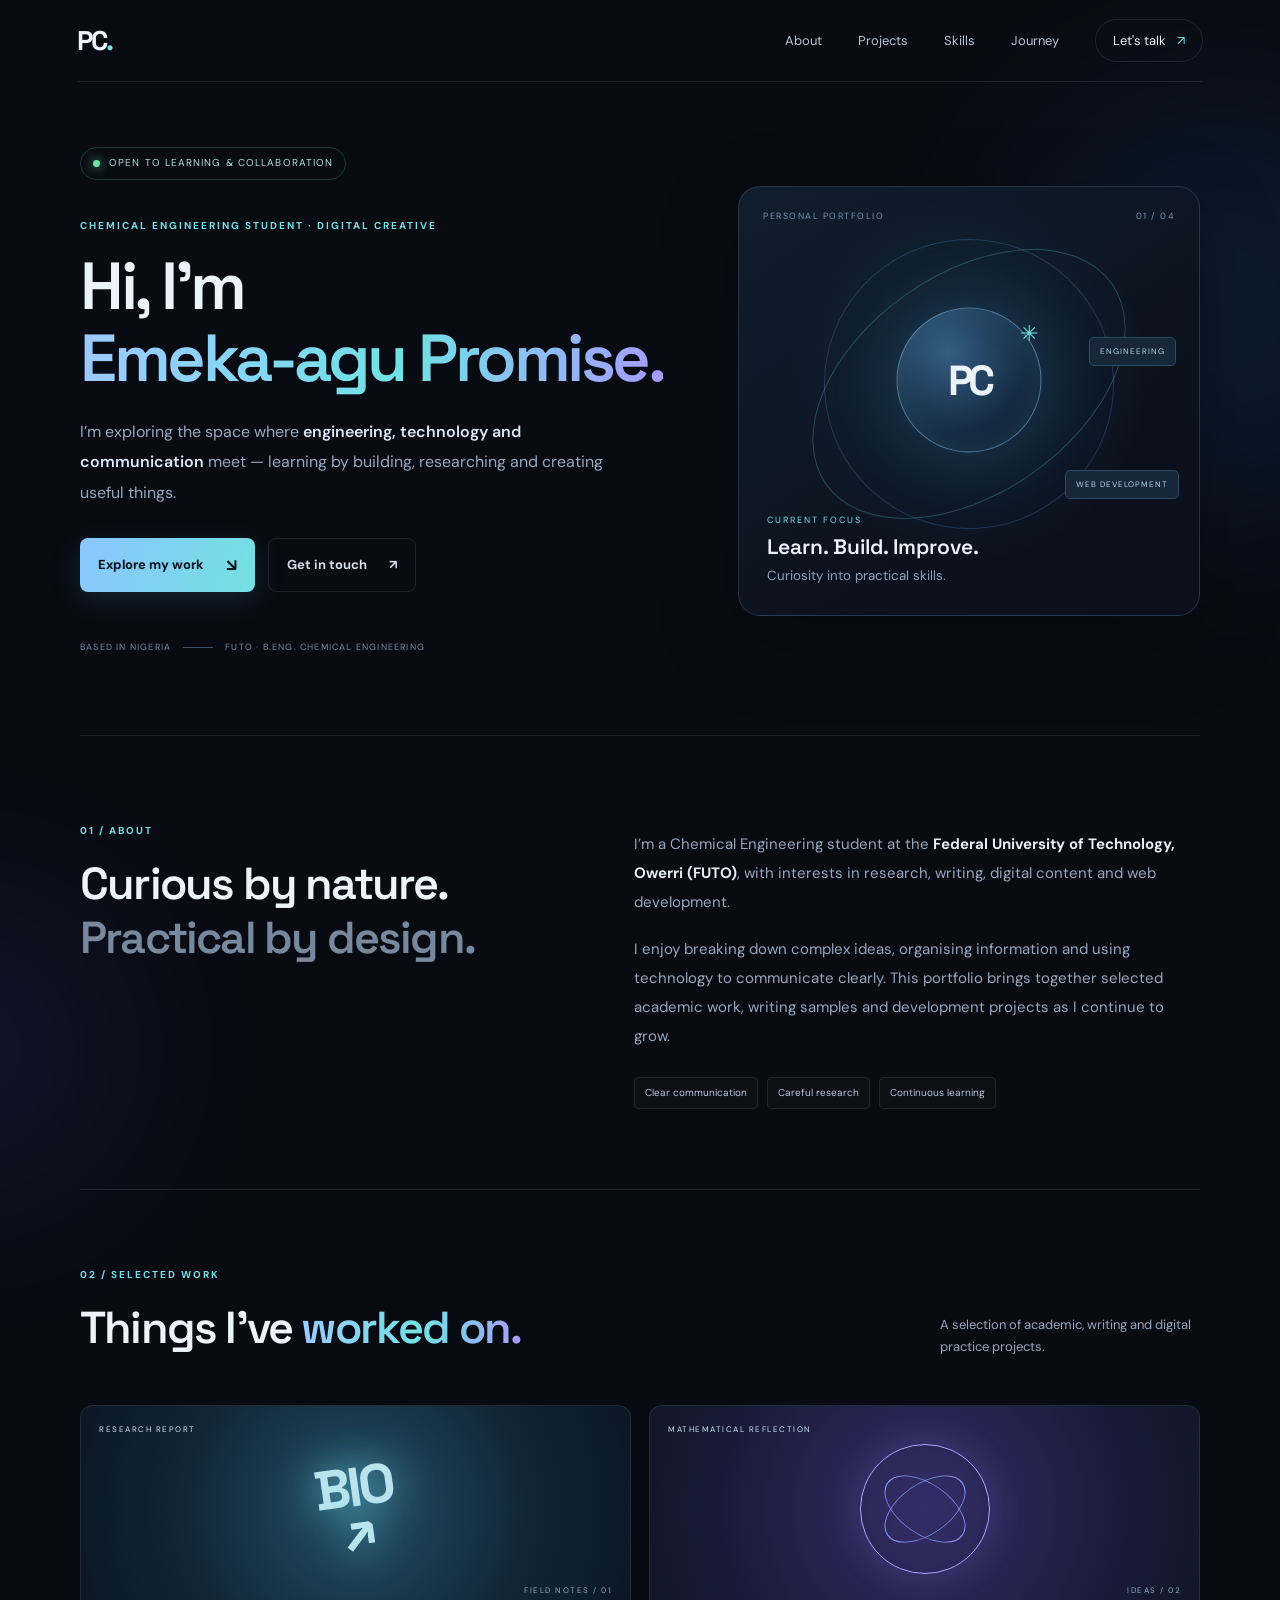
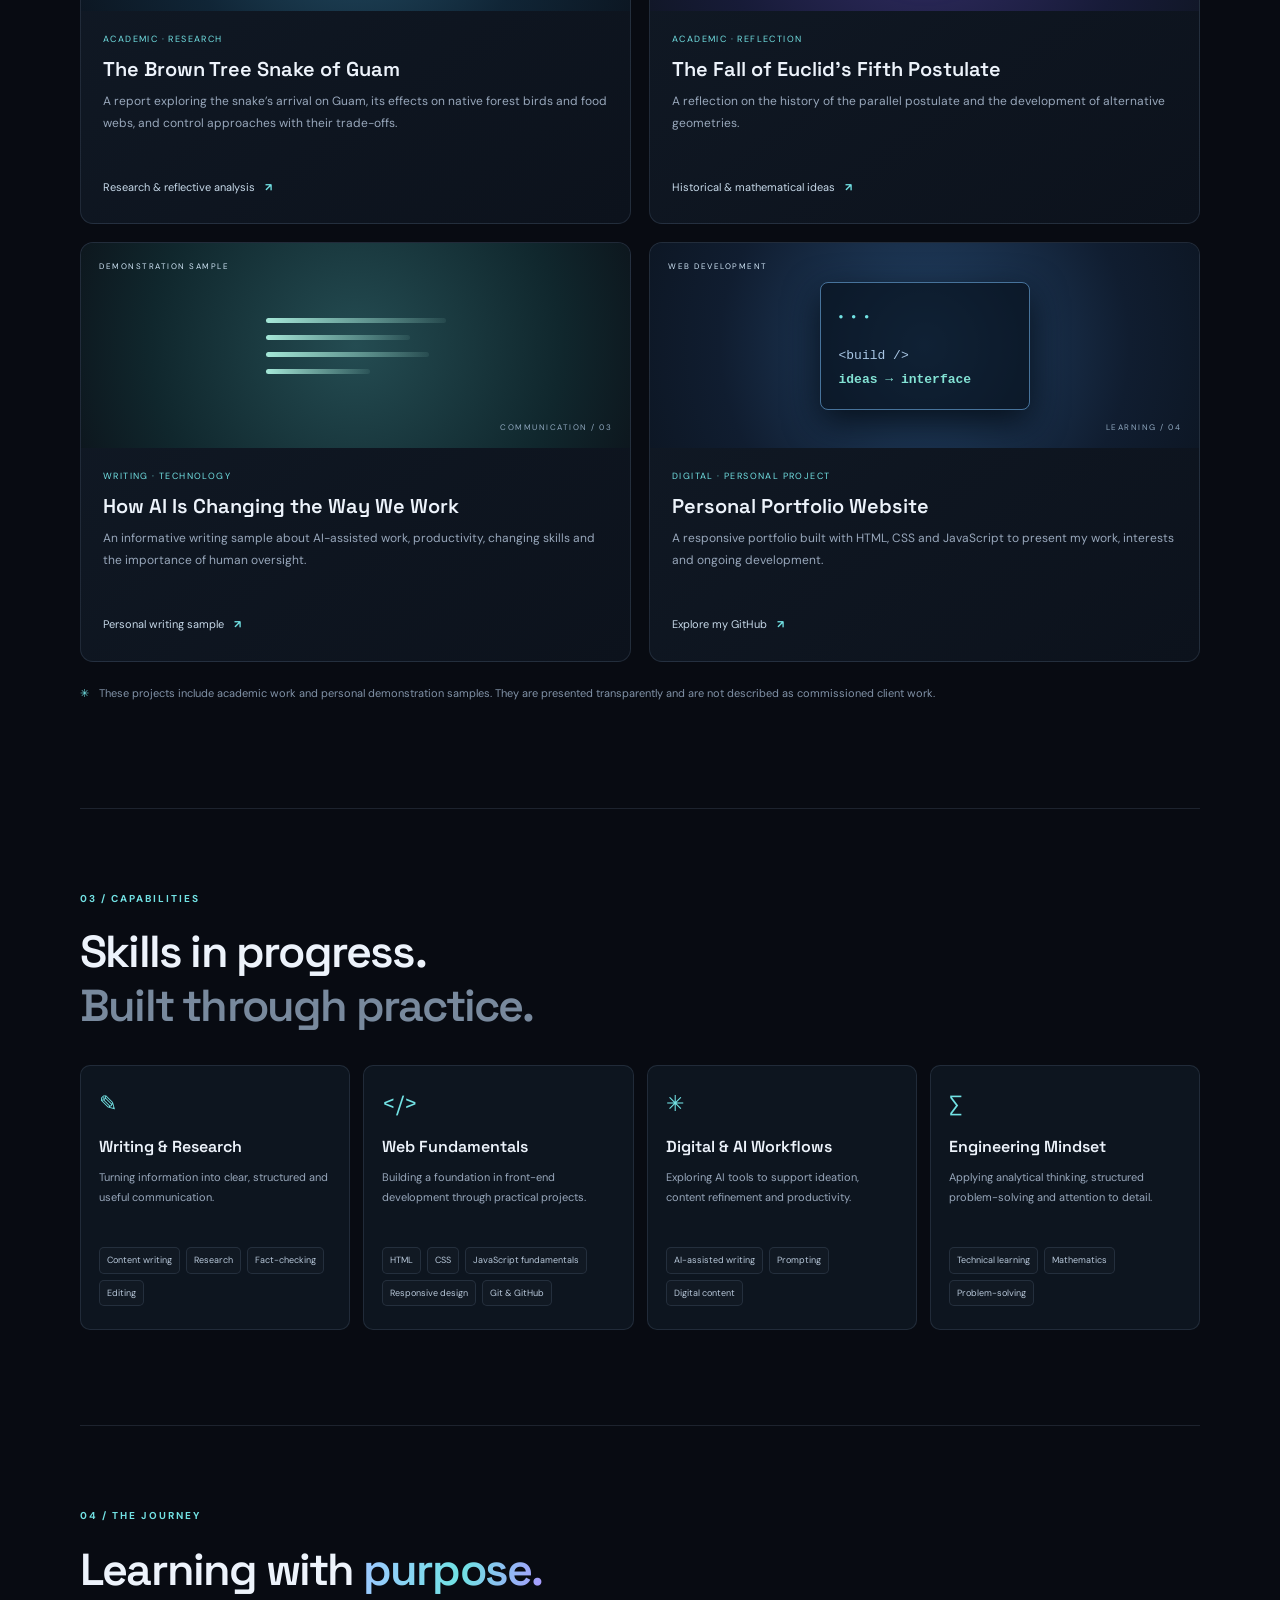
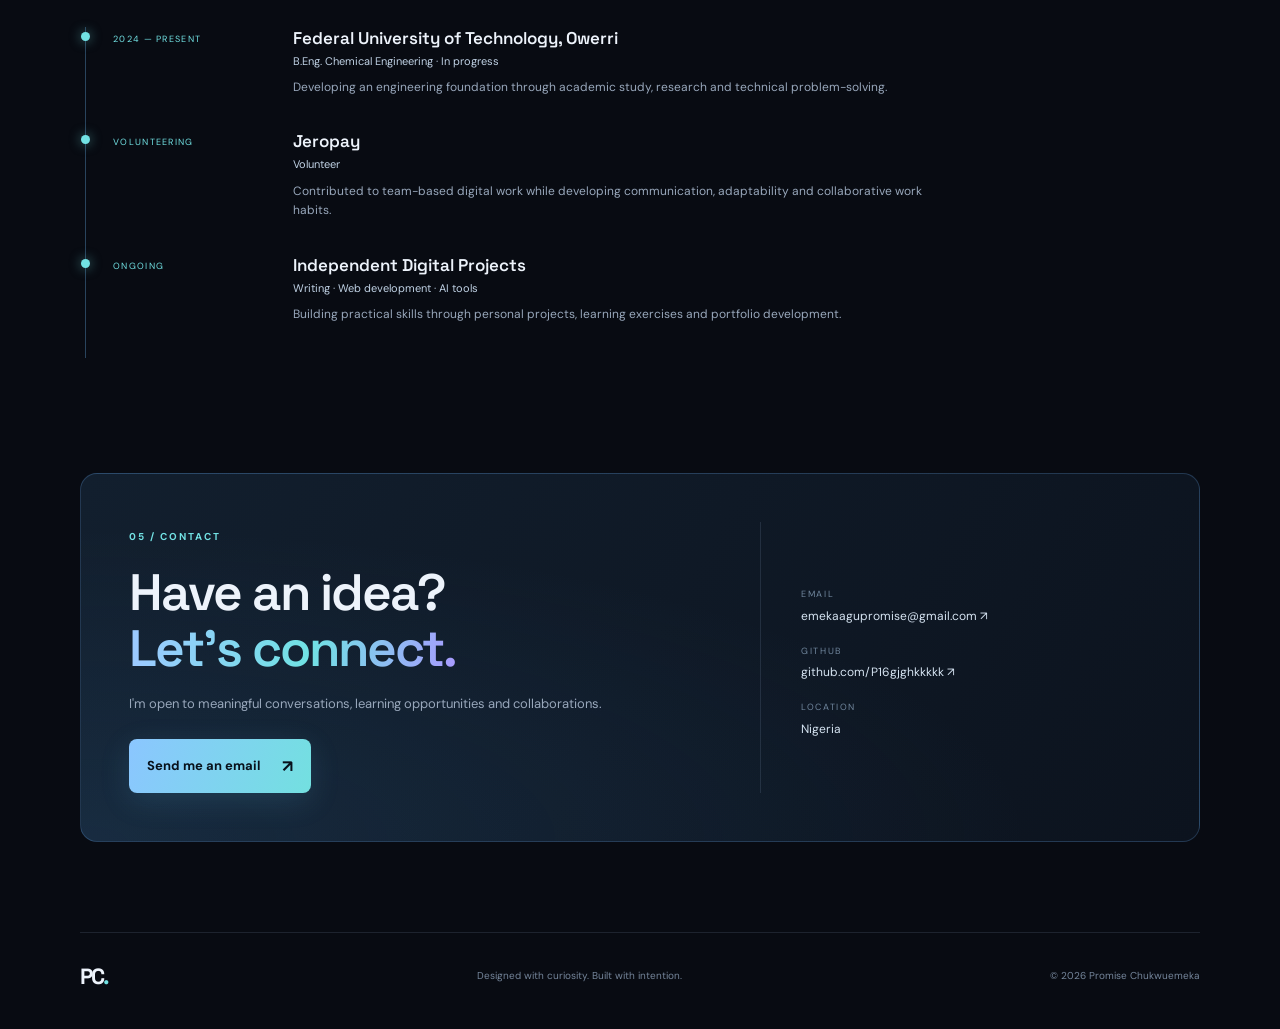
==== index22.html @ 7f12543a "Add files via upload" ====
<!doctype html>
<html lang="en">
  <head>
    <meta charset="UTF-8" />
    <meta name="viewport" content="width=device-width, initial-scale=1" />
    <meta name="theme-color" content="#080b12" />
    <meta
      name="description"
      content="Emeka-agu Promise — Chemical Engineering student, writer and aspiring web developer."
    />
    <title>Emeka-agu Promise | Portfolio</title>
    <link rel="preconnect" href="https://fonts.googleapis.com" />
    <link rel="preconnect" href="https://fonts.gstatic.com" crossorigin />
    <link
      href="https://fonts.googleapis.com/css2?family=DM+Sans:wght@400;500;600;700&family=Space+Grotesk:wght@400;500;600;700&display=swap"
      rel="stylesheet"
    />
    <link rel="stylesheet" href="style22.css" />
  </head>
  <body>
    <div class="ambient ambient-one"></div>
    <div class="ambient ambient-two"></div>
    <header class="site-header">
      <a class="brand" href="#home" aria-label="Promise Chukwuemeka home"
        >PC<span>.</span></a
      >
      <button
        class="menu-toggle"
        aria-label="Toggle navigation"
        aria-expanded="false"
      >
        <span></span><span></span>
      </button>
      <nav class="nav-links" aria-label="Main navigation">
        <a href="#about">About</a><a href="#work">Projects</a
        ><a href="#skills">Skills</a><a href="#experience">Journey</a>
        <a class="nav-contact" href="#contact">Let's talk <span>↗</span></a>
      </nav>
    </header>

    <main>
      <section class="hero section-wrap" id="home">
        <div class="hero-copy">
          <div class="availability">
            <span class="pulse"></span> OPEN TO LEARNING & COLLABORATION
          </div>
          <p class="eyebrow">CHEMICAL ENGINEERING STUDENT · DIGITAL CREATIVE</p>
          <h1>
            Hi, I'm<br /><span class="gradient-text">Emeka-agu Promise.</span>
          </h1>
          <p class="hero-lede">
            I’m exploring the space where
            <strong>engineering, technology and communication</strong> meet —
            learning by building, researching and creating useful things.
          </p>
          <div class="hero-actions">
            <a class="button button-primary" href="#work"
              >Explore my work <span>↘</span></a
            ><a
              class="button button-quiet"
              href="mailto:emekaagupromise@gmail.com"
              >Get in touch <span>↗</span></a
            >
          </div>
          <div class="hero-meta">
            <span>BASED IN NIGERIA</span><span class="meta-line"></span
            ><span>FUTO · B.ENG. CHEMICAL ENGINEERING</span>
          </div>
        </div>
        <aside class="hero-visual" aria-label="Introduction card">
          <div class="visual-top">
            <span>PERSONAL PORTFOLIO</span><span>01 / 04</span>
          </div>
          <div class="orbit orbit-a"></div>
          <div class="orbit orbit-b"></div>
          <div class="visual-core"><span>PC</span><i>✳</i></div>
          <div class="visual-caption">
            <span class="caption-label">CURRENT FOCUS</span
            ><strong>Learn. Build. Improve.</strong
            ><small>Curiosity into practical skills.</small>
          </div>
          <div class="visual-chip chip-one">ENGINEERING</div>
          <div class="visual-chip chip-two">WEB DEVELOPMENT</div>
        </aside>
      </section>

      <section class="section-wrap intro-grid" id="about">
        <div class="section-heading">
          <span class="section-index">01 / ABOUT</span>
          <h2>
            Curious by nature.<br /><span class="muted"
              >Practical by design.</span
            >
          </h2>
        </div>
        <div class="intro-copy">
          <p>
            I’m a Chemical Engineering student at the
            <strong>Federal University of Technology, Owerri (FUTO)</strong>,
            with interests in research, writing, digital content and web
            development.
          </p>
          <p>
            I enjoy breaking down complex ideas, organising information and
            using technology to communicate clearly. This portfolio brings
            together selected academic work, writing samples and development
            projects as I continue to grow.
          </p>
          <div class="principles">
            <span>Clear communication</span><span>Careful research</span
            ><span>Continuous learning</span>
          </div>
        </div>
      </section>

      <section class="section-wrap work-section" id="work">
        <div class="section-heading heading-row">
          <div>
            <span class="section-index">02 / SELECTED WORK</span>
            <h2>Things I've <span class="gradient-text">worked on.</span></h2>
          </div>
          <p>A selection of academic, writing and digital practice projects.</p>
        </div>
        <div class="project-grid">
          <article class="project-card project-featured">
            <div class="project-art art-research">
              <span class="art-tag">RESEARCH REPORT</span>
              <div class="research-mark">BIO<br />↗</div>
              <span class="art-foot">FIELD NOTES / 01</span>
            </div>
            <div class="project-info">
              <div class="project-type">ACADEMIC · RESEARCH</div>
              <h3>The Brown Tree Snake of Guam</h3>
              <p>
                A report exploring the snake’s arrival on Guam, its effects on
                native forest birds and food webs, and control approaches with
                their trade-offs.
              </p>
              <span class="text-link"
                >Research & reflective analysis <b>↗</b></span
              >
            </div>
          </article>
          <article class="project-card">
            <div class="project-art art-geometry">
              <span class="art-tag">MATHEMATICAL REFLECTION</span>
              <div class="geometry-shape"></div>
              <span class="art-foot">IDEAS / 02</span>
            </div>
            <div class="project-info">
              <div class="project-type">ACADEMIC · REFLECTION</div>
              <h3>The Fall of Euclid’s Fifth Postulate</h3>
              <p>
                A reflection on the history of the parallel postulate and the
                development of alternative geometries.
              </p>
              <span class="text-link"
                >Historical & mathematical ideas <b>↗</b></span
              >
            </div>
          </article>
          <article class="project-card">
            <div class="project-art art-writing">
              <span class="art-tag">DEMONSTRATION SAMPLE</span>
              <div class="writing-lines"><i></i><i></i><i></i><i></i></div>
              <span class="art-foot">COMMUNICATION / 03</span>
            </div>
            <div class="project-info">
              <div class="project-type">WRITING · TECHNOLOGY</div>
              <h3>How AI Is Changing the Way We Work</h3>
              <p>
                An informative writing sample about AI-assisted work,
                productivity, changing skills and the importance of human
                oversight.
              </p>
              <span class="text-link">Personal writing sample <b>↗</b></span>
            </div>
          </article>
          <article class="project-card">
            <div class="project-art art-code">
              <span class="art-tag">WEB DEVELOPMENT</span>
              <div class="code-window">
                <span>● ● ●</span
                ><code>&lt;build /&gt;<br /><b>ideas → interface</b></code>
              </div>
              <span class="art-foot">LEARNING / 04</span>
            </div>
            <div class="project-info">
              <div class="project-type">DIGITAL · PERSONAL PROJECT</div>
              <h3>Personal Portfolio Website</h3>
              <p>
                A responsive portfolio built with HTML, CSS and JavaScript to
                present my work, interests and ongoing development.
              </p>
              <a
                class="text-link"
                href="https://github.com/P16gjghkkkkk"
                target="_blank"
                rel="noreferrer"
                >Explore my GitHub <b>↗</b></a
              >
            </div>
          </article>
        </div>
        <p class="honesty-note">
          <span>✳</span> These projects include academic work and personal
          demonstration samples. They are presented transparently and are not
          described as commissioned client work.
        </p>
      </section>

      <section class="section-wrap skills-section" id="skills">
        <div class="section-heading">
          <span class="section-index">03 / CAPABILITIES</span>
          <h2>
            Skills in progress.<br /><span class="muted"
              >Built through practice.</span
            >
          </h2>
        </div>
        <div class="skills-grid">
          <div class="skill-panel">
            <div class="skill-icon">✎</div>
            <h3>Writing & Research</h3>
            <p>
              Turning information into clear, structured and useful
              communication.
            </p>
            <div class="tag-list">
              <span>Content writing</span><span>Research</span
              ><span>Fact-checking</span><span>Editing</span>
            </div>
          </div>
          <div class="skill-panel">
            <div class="skill-icon">&lt;/&gt;</div>
            <h3>Web Fundamentals</h3>
            <p>
              Building a foundation in front-end development through practical
              projects.
            </p>
            <div class="tag-list">
              <span>HTML</span><span>CSS</span
              ><span>JavaScript fundamentals</span><span>Responsive design</span
              ><span>Git & GitHub</span>
            </div>
          </div>
          <div class="skill-panel">
            <div class="skill-icon">✳</div>
            <h3>Digital & AI Workflows</h3>
            <p>
              Exploring AI tools to support ideation, content refinement and
              productivity.
            </p>
            <div class="tag-list">
              <span>AI-assisted writing</span><span>Prompting</span
              ><span>Digital content</span>
            </div>
          </div>
          <div class="skill-panel">
            <div class="skill-icon">∑</div>
            <h3>Engineering Mindset</h3>
            <p>
              Applying analytical thinking, structured problem-solving and
              attention to detail.
            </p>
            <div class="tag-list">
              <span>Technical learning</span><span>Mathematics</span
              ><span>Problem-solving</span>
            </div>
          </div>
        </div>
      </section>

      <section class="section-wrap journey-section" id="experience">
        <div class="section-heading">
          <span class="section-index">04 / THE JOURNEY</span>
          <h2>Learning with <span class="gradient-text">purpose.</span></h2>
        </div>
        <div class="timeline">
          <div class="timeline-item">
            <span class="timeline-date">2024 — PRESENT</span>
            <div>
              <h3>Federal University of Technology, Owerri</h3>
              <p class="timeline-role">
                B.Eng. Chemical Engineering · In progress
              </p>
              <p>
                Developing an engineering foundation through academic study,
                research and technical problem-solving.
              </p>
            </div>
            <span class="timeline-dot"></span>
          </div>
          <div class="timeline-item">
            <span class="timeline-date">VOLUNTEERING</span>
            <div>
              <h3>Jeropay</h3>
              <p class="timeline-role">Volunteer</p>
              <p>
                Contributed to team-based digital work while developing
                communication, adaptability and collaborative work habits.
              </p>
            </div>
            <span class="timeline-dot"></span>
          </div>
          <div class="timeline-item">
            <span class="timeline-date">ONGOING</span>
            <div>
              <h3>Independent Digital Projects</h3>
              <p class="timeline-role">Writing · Web development · AI tools</p>
              <p>
                Building practical skills through personal projects, learning
                exercises and portfolio development.
              </p>
            </div>
            <span class="timeline-dot"></span>
          </div>
        </div>
      </section>

      <section class="section-wrap contact-section" id="contact">
        <div class="contact-card">
          <div>
            <span class="section-index">05 / CONTACT</span>
            <h2>
              Have an idea?<br /><span class="gradient-text"
                >Let's connect.</span
              >
            </h2>
            <p>
              I'm open to meaningful conversations, learning opportunities and
              collaborations.
            </p>
            <a
              class="button button-primary"
              href="mailto:emekaagupromise@gmail.com"
              >Send me an email <span>↗</span></a
            >
          </div>
          <div class="contact-details">
            <span>EMAIL</span
            ><a href="mailto:emekaagupromise@gmail.com"
              >emekaagupromise@gmail.com ↗</a
            ><span>GITHUB</span
            ><a
              href="https://github.com/P16gjghkkkkk"
              target="_blank"
              rel="noreferrer"
              >github.com/P16gjghkkkkk ↗</a
            ><span>LOCATION</span>
            <p>Nigeria</p>
          </div>
        </div>
      </section>
    </main>
    <footer class="site-footer">
      <a class="brand" href="#home">PC<span>.</span></a>
      <p>Designed with curiosity. Built with intention.</p>
      <span>© <span id="year"></span> Promise Chukwuemeka</span>
    </footer>
    <script src="script22.js"></script>
  </body>
</html>
---- style22.css ----
:root{--bg:#080b12;--panel:#101722;--panel2:#0c131e;--line:rgba(159,184,215,.14);--text:#edf3fb;--muted:#98a7bb;--blue:#72b8ff;--cyan:#72e2e4;--purple:#9c8cff;--font:'DM Sans',sans-serif;--display:'Space Grotesk',sans-serif}
*{box-sizing:border-box}html{scroll-behavior:smooth;scroll-padding-top:90px}body{margin:0;background:var(--bg);color:var(--text);font-family:var(--font);line-height:1.65;overflow-x:hidden}a{color:inherit;text-decoration:none}.ambient{position:absolute;z-index:-1;pointer-events:none;filter:blur(90px);opacity:.17;border-radius:50%}.ambient-one{width:420px;height:420px;background:#2364a8;top:100px;right:-150px}.ambient-two{width:300px;height:300px;background:#5643a4;top:900px;left:-180px}.site-header{height:82px;max-width:1240px;width:88%;margin:auto;display:flex;align-items:center;justify-content:space-between;border-bottom:1px solid var(--line)}.brand{font:700 27px var(--display);letter-spacing:-2px}.brand span{color:var(--cyan)}.nav-links{display:flex;align-items:center;gap:36px}.nav-links>a{font-size:13px;color:#b8c4d4;transition:.2s}.nav-links>a:hover{color:white}.nav-links .nav-contact{color:var(--text);border:1px solid var(--line);border-radius:30px;padding:10px 17px}.nav-contact span{color:var(--cyan);margin-left:8px}.menu-toggle{display:none}.section-wrap{width:min(1120px,88%);margin-inline:auto}.hero{min-height:650px;display:grid;grid-template-columns:1.12fr .88fr;align-items:center;gap:70px;padding-top:65px;padding-bottom:80px}.availability{display:inline-flex;align-items:center;gap:9px;padding:7px 12px;border:1px solid rgba(114,226,228,.2);border-radius:30px;color:#b5dfe1;font-size:10px;letter-spacing:1.1px;margin-bottom:28px}.pulse{width:7px;height:7px;border-radius:50%;background:#72e2a5;box-shadow:0 0 12px #72e2a5}.eyebrow,.section-index{font-size:10px;letter-spacing:2px;color:var(--cyan);font-weight:700}.hero h1{font:600 clamp(42px,5.2vw,69px)/1.08 var(--display);letter-spacing:-3.5px;margin:17px 0 22px}.gradient-text{background:linear-gradient(100deg,#9bcaff 5%,#70e2e4 55%,#a99aff 100%);-webkit-background-clip:text;background-clip:text;color:transparent}.hero-lede{max-width:560px;color:var(--muted);font-size:16px;line-height:1.9}.hero-lede strong{color:#dce8f5;font-weight:600}.hero-actions{display:flex;gap:13px;margin-top:30px}.button{display:inline-flex;align-items:center;gap:22px;padding:13px 18px;border-radius:8px;font-size:13px;font-weight:700;transition:transform .2s,box-shadow .2s}.button:hover{transform:translateY(-3px)}.button-primary{background:linear-gradient(110deg,#8bc6ff,#73e0e0);color:#08111b;box-shadow:0 8px 30px rgba(96,190,225,.15)}.button-primary span{font-size:17px}.button-quiet{border:1px solid var(--line);color:#d5dfeb}.hero-meta{display:flex;align-items:center;gap:12px;margin-top:48px;color:#78899f;font-size:9px;letter-spacing:1.2px}.meta-line{height:1px;width:30px;background:#3b526b}.hero-visual{height:430px;position:relative;border:1px solid rgba(133,179,220,.2);border-radius:22px;overflow:hidden;background:radial-gradient(ellipse at 50% 45%,rgba(43,111,153,.23),transparent 55%),linear-gradient(145deg,#111e2d,#0b111c 70%);box-shadow:0 25px 80px rgba(0,0,0,.28)}.visual-top{position:absolute;top:22px;left:24px;right:24px;display:flex;justify-content:space-between;color:#7d93aa;font-size:9px;letter-spacing:1.5px}.orbit{position:absolute;left:50%;top:46%;border:1px solid rgba(114,184,255,.2);border-radius:50%;transform:translate(-50%,-50%) rotate(-25deg)}.orbit-a{width:290px;height:290px}.orbit-b{width:220px;height:350px;transform:translate(-50%,-50%) rotate(55deg);border-color:rgba(114,226,228,.25)}.visual-core{position:absolute;left:50%;top:45%;transform:translate(-50%,-50%);width:145px;height:145px;border-radius:50%;display:grid;place-items:center;background:radial-gradient(circle at 35% 30%,#345e83,#152a42 60%,#0b1726);border:1px solid rgba(155,210,255,.45);box-shadow:0 0 70px rgba(68,159,220,.2),inset 0 0 30px rgba(114,226,228,.12)}.visual-core span{font:700 42px var(--display);letter-spacing:-5px}.visual-core i{position:absolute;right:3px;top:7px;color:var(--cyan);font-size:22px;font-style:normal}.visual-caption{position:absolute;bottom:28px;left:28px;display:flex;flex-direction:column}.caption-label{font-size:9px;letter-spacing:2px;color:var(--cyan)}.visual-caption strong{font:600 21px var(--display);margin:5px 0}.visual-caption small{color:#91a2b6}.visual-chip{position:absolute;padding:7px 10px;background:#172638;border:1px solid #2c4b66;border-radius:5px;color:#b9d5ec;font-size:8px;letter-spacing:1px}.chip-one{right:23px;top:35%}.chip-two{right:20px;bottom:27%}.intro-grid{display:grid;grid-template-columns:.9fr 1.1fr;gap:90px;padding:80px 0;border-top:1px solid var(--line)}.section-heading h2{font:600 clamp(31px,3.5vw,45px)/1.2 var(--display);letter-spacing:-1.8px;margin:15px 0}.muted{color:#78899d}.intro-copy{padding-top:14px}.intro-copy p{color:var(--muted);font-size:15px;line-height:1.95;margin:0 0 17px}.intro-copy strong{color:#e5edf7}.principles{display:flex;flex-wrap:wrap;gap:9px;margin-top:25px}.principles span,.tag-list span{font-size:10px;color:#b8c8da;padding:7px 10px;border:1px solid var(--line);border-radius:5px;background:rgba(255,255,255,.018)}.work-section{padding:70px 0 95px;border-top:1px solid var(--line)}.heading-row{display:flex;align-items:end;justify-content:space-between;margin-bottom:35px}.heading-row>p{max-width:260px;color:var(--muted);font-size:13px}.project-grid{display:grid;grid-template-columns:repeat(2,1fr);gap:18px}.project-card{overflow:hidden;border:1px solid var(--line);border-radius:13px;background:linear-gradient(145deg,#111a26,#0c121c);transition:transform .25s,border-color .25s}.project-card:hover{transform:translateY(-5px);border-color:rgba(114,184,255,.4)}.project-art{height:205px;position:relative;overflow:hidden;display:flex;align-items:center;justify-content:center}.art-tag{position:absolute;top:17px;left:18px;font-size:8px;letter-spacing:1.5px;color:#d1e6f7}.art-foot{position:absolute;bottom:14px;right:18px;font-size:8px;letter-spacing:1.5px;color:#90a8bf}.art-research{background:radial-gradient(circle at 50% 50%,#244f66,#102536 60%,#0c1723)}.research-mark{font:700 55px/.8 var(--display);letter-spacing:-4px;color:#b8e4ed;text-align:center;text-shadow:0 0 40px #66c4d7;transform:rotate(-8deg)}.art-geometry{background:radial-gradient(circle at 50% 50%,#342e68,#171b38 70%,#111728)}.geometry-shape{width:130px;height:130px;border:1px solid #b3a5ff;border-radius:50%;position:relative;box-shadow:0 0 35px rgba(156,140,255,.2)}.geometry-shape:before,.geometry-shape:after{content:"";position:absolute;inset:18px;border:1px solid #8d9bff;border-radius:50%;transform:rotate(55deg) scaleX(.55)}.geometry-shape:after{transform:rotate(-55deg) scaleX(.55)}.art-writing{background:radial-gradient(circle at 50% 50%,#244c52,#10272d 70%,#0d171e)}.writing-lines{width:180px;display:grid;gap:12px}.writing-lines i{height:5px;border-radius:8px;background:linear-gradient(90deg,#a5e8d8,rgba(165,232,216,.08));width:100%}.writing-lines i:nth-child(2){width:80%}.writing-lines i:nth-child(3){width:91%}.writing-lines i:nth-child(4){width:58%}.art-code{background:radial-gradient(circle at 50% 50%,#24456a,#101d30 70%,#0d1725)}.code-window{width:210px;padding:18px;border:1px solid #47739b;background:rgba(5,14,25,.65);border-radius:8px;box-shadow:0 12px 35px #07101b}.code-window>span{font-size:8px;color:#72e2e4;letter-spacing:3px}.code-window code{display:block;margin-top:17px;font:13px/1.8 monospace;color:#a9c7e5}.code-window b{color:#83e2d4}.project-info{padding:21px 22px 24px}.project-type{font-size:9px;letter-spacing:1.4px;color:var(--cyan)}.project-info h3{font:600 20px var(--display);margin:9px 0}.project-info p{min-height:66px;color:var(--muted);font-size:12px;line-height:1.8;margin:0 0 16px}.text-link{font-size:11px;color:#c7d9e9}.text-link b{color:var(--cyan);margin-left:7px}.honesty-note{display:flex;gap:10px;align-items:center;color:#8192a7;font-size:11px;margin-top:22px}.honesty-note span{color:var(--cyan)}.skills-section{padding:75px 0 95px;border-top:1px solid var(--line)}.skills-grid{display:grid;grid-template-columns:repeat(4,1fr);gap:13px;margin-top:32px}.skill-panel{padding:23px 18px;border:1px solid var(--line);border-radius:10px;background:rgba(17,26,38,.7)}.skill-icon{font:22px var(--display);color:var(--cyan);margin-bottom:19px}.skill-panel h3{font:600 16px var(--display);margin:0 0 9px}.skill-panel p{font-size:11px;color:var(--muted);line-height:1.8;min-height:62px}.tag-list{display:flex;flex-wrap:wrap;gap:6px;margin-top:17px}.tag-list span{font-size:9px;padding:5px 7px}.journey-section{padding:75px 0 95px;border-top:1px solid var(--line)}.timeline{margin-top:30px;border-left:1px solid #29445d;margin-left:5px}.timeline-item{position:relative;display:grid;grid-template-columns:150px 1fr;gap:30px;padding:0 0 33px 27px}.timeline-date{font-size:9px;letter-spacing:1.3px;color:var(--cyan);padding-top:5px}.timeline-item h3{font:600 17px var(--display);margin:0 0 3px}.timeline-role{color:#c0d2e5!important;font-size:11px!important;margin:0 0 8px!important}.timeline-item p{max-width:650px;color:var(--muted);font-size:12px;margin:0}.timeline-dot{position:absolute;left:-5px;top:5px;width:9px;height:9px;background:var(--cyan);border-radius:50%;box-shadow:0 0 12px rgba(114,226,228,.55)}.contact-section{padding:20px 0 90px}.contact-card{padding:48px;display:grid;grid-template-columns:1.2fr .8fr;gap:45px;border:1px solid rgba(114,184,255,.22);border-radius:17px;background:radial-gradient(ellipse at 0 100%,rgba(50,103,149,.2),transparent 60%),linear-gradient(120deg,#121f2e,#0c131e)}.contact-card h2{font:600 clamp(36px,4vw,52px)/1.1 var(--display);letter-spacing:-2px;margin:16px 0}.contact-card>div:first-child>p{color:var(--muted);font-size:13px;margin-bottom:24px}.contact-details{display:flex;flex-direction:column;justify-content:center;gap:5px;border-left:1px solid var(--line);padding-left:40px}.contact-details span{font-size:9px;letter-spacing:1.6px;color:#71879e;margin-top:12px}.contact-details a,.contact-details p{font-size:12px;color:#d5e3f1;margin:0}.contact-details a:hover{color:var(--cyan)}.site-footer{width:min(1120px,88%);margin:auto;border-top:1px solid var(--line);padding:25px 0 35px;display:flex;align-items:center;justify-content:space-between}.site-footer p,.site-footer>span{font-size:10px;color:#75869b}.site-footer .brand{font-size:22px}
@media(max-width:850px){.hero{gap:35px;min-height:590px}.hero-visual{height:370px}.skills-grid{grid-template-columns:repeat(2,1fr)}.intro-grid{gap:45px}.nav-links{gap:20px}}
@media(max-width:650px){.site-header{height:70px}.menu-toggle{display:flex;flex-direction:column;gap:5px;background:none;border:0;padding:10px;z-index:5}.menu-toggle span{width:23px;height:2px;background:#dce8f5}.nav-links{display:none;position:absolute;top:70px;left:0;right:0;padding:22px 6%;background:#0c131e;border-bottom:1px solid var(--line);flex-direction:column;align-items:flex-start;gap:18px;z-index:4}.nav-links.open{display:flex}.hero{grid-template-columns:1fr;padding-top:65px;gap:42px;min-height:auto}.hero h1{font-size:clamp(42px,11vw,60px);letter-spacing:-2.5px}.hero-lede{font-size:14px}.hero-meta{font-size:8px;flex-wrap:wrap;margin-top:35px}.hero-visual{height:350px}.intro-grid{grid-template-columns:1fr;gap:15px;padding:65px 0}.intro-copy{padding-top:0}.work-section,.skills-section,.journey-section{padding:65px 0}.heading-row{display:block}.heading-row>p{margin-top:12px}.project-grid{grid-template-columns:1fr}.project-info p{min-height:0}.skills-grid{grid-template-columns:1fr 1fr}.skill-panel{padding:18px 14px}.skill-panel p{min-height:90px}.timeline-item{grid-template-columns:1fr;gap:8px;padding-bottom:28px}.timeline-date{padding:0}.contact-card{grid-template-columns:1fr;padding:30px 23px;gap:25px}.contact-details{border-left:0;border-top:1px solid var(--line);padding:20px 0 0}.site-footer{flex-wrap:wrap;gap:10px}.site-footer p{order:3;width:100%;margin:0}.hero-actions{flex-wrap:wrap}}
@media(max-width:390px){.section-wrap,.site-header,.site-footer{width:90%}.hero-actions{flex-direction:column;align-items:stretch}.button{justify-content:space-between}.skills-grid{grid-template-columns:1fr}.skill-panel p{min-height:0}.visual-chip{font-size:7px}.chip-two{right:10px}.contact-card{padding:25px 18px}}
@media(prefers-reduced-motion:reduce){html{scroll-behavior:auto}*,*::before,*::after{transition:none!important}}
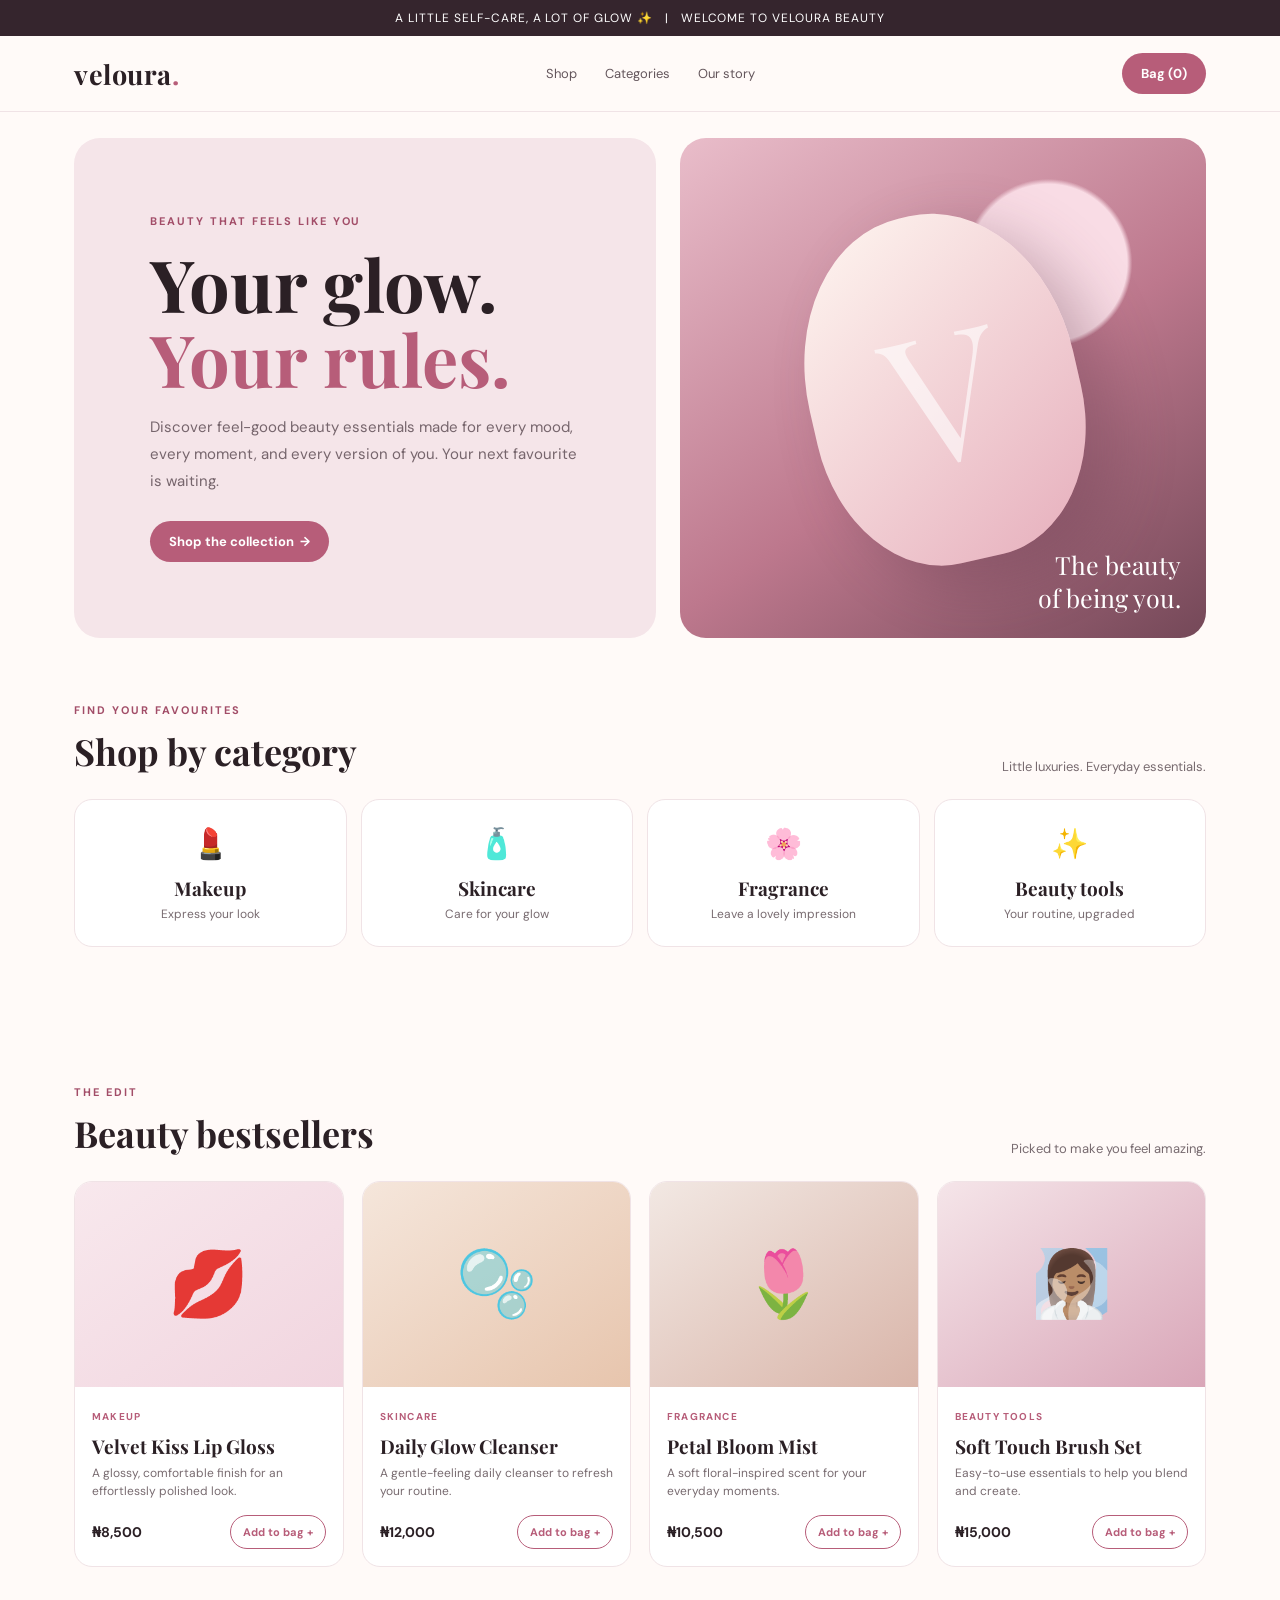
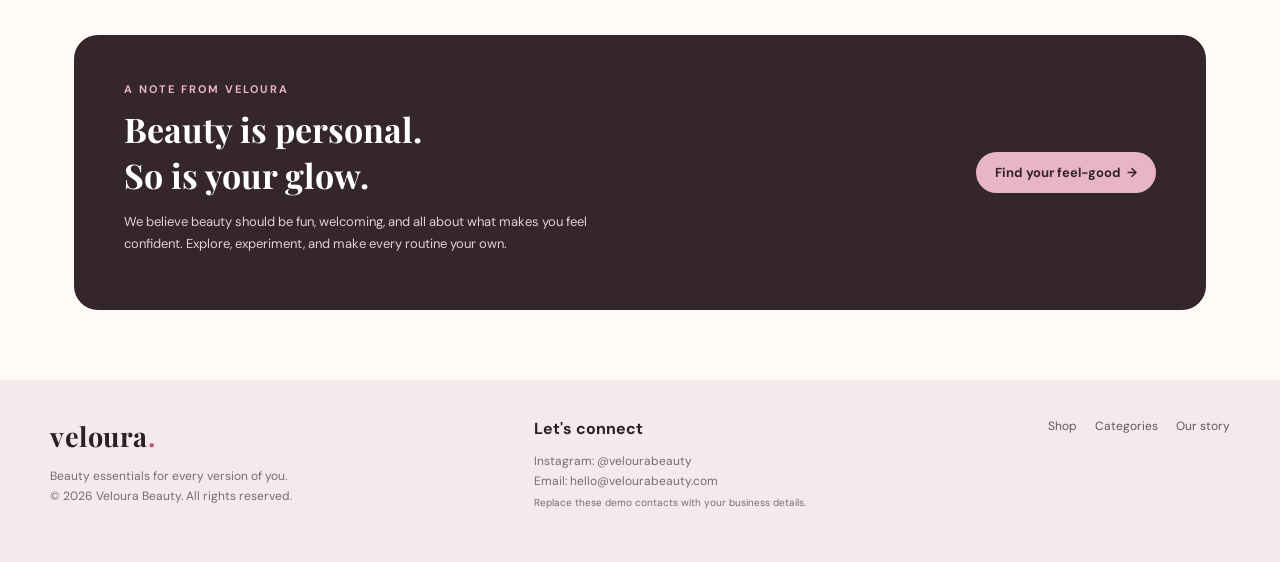
==== commit 10b7762e: "Revamp index22.html for Veloura Beauty website Updated the HTML structure and styling for the Velour" ====
--- a/index22.html
+++ b/index22.html
@@ -1,363 +1,85 @@
-<!doctype html>
+<!DOCTYPE html>
 <html lang="en">
-  <head>
-    <meta charset="UTF-8" />
-    <meta name="viewport" content="width=device-width, initial-scale=1" />
-    <meta name="theme-color" content="#080b12" />
-    <meta
-      name="description"
-      content="Emeka-agu Promise — Chemical Engineering student, writer and aspiring web developer."
-    />
-    <title>Emeka-agu Promise | Portfolio</title>
-    <link rel="preconnect" href="https://fonts.googleapis.com" />
-    <link rel="preconnect" href="https://fonts.gstatic.com" crossorigin />
-    <link
-      href="https://fonts.googleapis.com/css2?family=DM+Sans:wght@400;500;600;700&family=Space+Grotesk:wght@400;500;600;700&display=swap"
-      rel="stylesheet"
-    />
-    <link rel="stylesheet" href="style22.css" />
-  </head>
-  <body>
-    <div class="ambient ambient-one"></div>
-    <div class="ambient ambient-two"></div>
-    <header class="site-header">
-      <a class="brand" href="#home" aria-label="Promise Chukwuemeka home"
-        >PC<span>.</span></a
-      >
-      <button
-        class="menu-toggle"
-        aria-label="Toggle navigation"
-        aria-expanded="false"
-      >
-        <span></span><span></span>
-      </button>
-      <nav class="nav-links" aria-label="Main navigation">
-        <a href="#about">About</a><a href="#work">Projects</a
-        ><a href="#skills">Skills</a><a href="#experience">Journey</a>
-        <a class="nav-contact" href="#contact">Let's talk <span>↗</span></a>
-      </nav>
-    </header>
-
-    <main>
-      <section class="hero section-wrap" id="home">
-        <div class="hero-copy">
-          <div class="availability">
-            <span class="pulse"></span> OPEN TO LEARNING & COLLABORATION
-          </div>
-          <p class="eyebrow">CHEMICAL ENGINEERING STUDENT · DIGITAL CREATIVE</p>
-          <h1>
-            Hi, I'm<br /><span class="gradient-text">Emeka-agu Promise.</span>
-          </h1>
-          <p class="hero-lede">
-            I’m exploring the space where
-            <strong>engineering, technology and communication</strong> meet —
-            learning by building, researching and creating useful things.
-          </p>
-          <div class="hero-actions">
-            <a class="button button-primary" href="#work"
-              >Explore my work <span>↘</span></a
-            ><a
-              class="button button-quiet"
-              href="mailto:emekaagupromise@gmail.com"
-              >Get in touch <span>↗</span></a
-            >
-          </div>
-          <div class="hero-meta">
-            <span>BASED IN NIGERIA</span><span class="meta-line"></span
-            ><span>FUTO · B.ENG. CHEMICAL ENGINEERING</span>
-          </div>
-        </div>
-        <aside class="hero-visual" aria-label="Introduction card">
-          <div class="visual-top">
-            <span>PERSONAL PORTFOLIO</span><span>01 / 04</span>
-          </div>
-          <div class="orbit orbit-a"></div>
-          <div class="orbit orbit-b"></div>
-          <div class="visual-core"><span>PC</span><i>✳</i></div>
-          <div class="visual-caption">
-            <span class="caption-label">CURRENT FOCUS</span
-            ><strong>Learn. Build. Improve.</strong
-            ><small>Curiosity into practical skills.</small>
-          </div>
-          <div class="visual-chip chip-one">ENGINEERING</div>
-          <div class="visual-chip chip-two">WEB DEVELOPMENT</div>
-        </aside>
-      </section>
-
-      <section class="section-wrap intro-grid" id="about">
-        <div class="section-heading">
-          <span class="section-index">01 / ABOUT</span>
-          <h2>
-            Curious by nature.<br /><span class="muted"
-              >Practical by design.</span
-            >
-          </h2>
-        </div>
-        <div class="intro-copy">
-          <p>
-            I’m a Chemical Engineering student at the
-            <strong>Federal University of Technology, Owerri (FUTO)</strong>,
-            with interests in research, writing, digital content and web
-            development.
-          </p>
-          <p>
-            I enjoy breaking down complex ideas, organising information and
-            using technology to communicate clearly. This portfolio brings
-            together selected academic work, writing samples and development
-            projects as I continue to grow.
-          </p>
-          <div class="principles">
-            <span>Clear communication</span><span>Careful research</span
-            ><span>Continuous learning</span>
-          </div>
-        </div>
-      </section>
-
-      <section class="section-wrap work-section" id="work">
-        <div class="section-heading heading-row">
-          <div>
-            <span class="section-index">02 / SELECTED WORK</span>
-            <h2>Things I've <span class="gradient-text">worked on.</span></h2>
-          </div>
-          <p>A selection of academic, writing and digital practice projects.</p>
-        </div>
-        <div class="project-grid">
-          <article class="project-card project-featured">
-            <div class="project-art art-research">
-              <span class="art-tag">RESEARCH REPORT</span>
-              <div class="research-mark">BIO<br />↗</div>
-              <span class="art-foot">FIELD NOTES / 01</span>
-            </div>
-            <div class="project-info">
-              <div class="project-type">ACADEMIC · RESEARCH</div>
-              <h3>The Brown Tree Snake of Guam</h3>
-              <p>
-                A report exploring the snake’s arrival on Guam, its effects on
-                native forest birds and food webs, and control approaches with
-                their trade-offs.
-              </p>
-              <span class="text-link"
-                >Research & reflective analysis <b>↗</b></span
-              >
-            </div>
-          </article>
-          <article class="project-card">
-            <div class="project-art art-geometry">
-              <span class="art-tag">MATHEMATICAL REFLECTION</span>
-              <div class="geometry-shape"></div>
-              <span class="art-foot">IDEAS / 02</span>
-            </div>
-            <div class="project-info">
-              <div class="project-type">ACADEMIC · REFLECTION</div>
-              <h3>The Fall of Euclid’s Fifth Postulate</h3>
-              <p>
-                A reflection on the history of the parallel postulate and the
-                development of alternative geometries.
-              </p>
-              <span class="text-link"
-                >Historical & mathematical ideas <b>↗</b></span
-              >
-            </div>
-          </article>
-          <article class="project-card">
-            <div class="project-art art-writing">
-              <span class="art-tag">DEMONSTRATION SAMPLE</span>
-              <div class="writing-lines"><i></i><i></i><i></i><i></i></div>
-              <span class="art-foot">COMMUNICATION / 03</span>
-            </div>
-            <div class="project-info">
-              <div class="project-type">WRITING · TECHNOLOGY</div>
-              <h3>How AI Is Changing the Way We Work</h3>
-              <p>
-                An informative writing sample about AI-assisted work,
-                productivity, changing skills and the importance of human
-                oversight.
-              </p>
-              <span class="text-link">Personal writing sample <b>↗</b></span>
-            </div>
-          </article>
-          <article class="project-card">
-            <div class="project-art art-code">
-              <span class="art-tag">WEB DEVELOPMENT</span>
-              <div class="code-window">
-                <span>● ● ●</span
-                ><code>&lt;build /&gt;<br /><b>ideas → interface</b></code>
-              </div>
-              <span class="art-foot">LEARNING / 04</span>
-            </div>
-            <div class="project-info">
-              <div class="project-type">DIGITAL · PERSONAL PROJECT</div>
-              <h3>Personal Portfolio Website</h3>
-              <p>
-                A responsive portfolio built with HTML, CSS and JavaScript to
-                present my work, interests and ongoing development.
-              </p>
-              <a
-                class="text-link"
-                href="https://github.com/P16gjghkkkkk"
-                target="_blank"
-                rel="noreferrer"
-                >Explore my GitHub <b>↗</b></a
-              >
-            </div>
-          </article>
-        </div>
-        <p class="honesty-note">
-          <span>✳</span> These projects include academic work and personal
-          demonstration samples. They are presented transparently and are not
-          described as commissioned client work.
-        </p>
-      </section>
-
-      <section class="section-wrap skills-section" id="skills">
-        <div class="section-heading">
-          <span class="section-index">03 / CAPABILITIES</span>
-          <h2>
-            Skills in progress.<br /><span class="muted"
-              >Built through practice.</span
-            >
-          </h2>
-        </div>
-        <div class="skills-grid">
-          <div class="skill-panel">
-            <div class="skill-icon">✎</div>
-            <h3>Writing & Research</h3>
-            <p>
-              Turning information into clear, structured and useful
-              communication.
-            </p>
-            <div class="tag-list">
-              <span>Content writing</span><span>Research</span
-              ><span>Fact-checking</span><span>Editing</span>
-            </div>
-          </div>
-          <div class="skill-panel">
-            <div class="skill-icon">&lt;/&gt;</div>
-            <h3>Web Fundamentals</h3>
-            <p>
-              Building a foundation in front-end development through practical
-              projects.
-            </p>
-            <div class="tag-list">
-              <span>HTML</span><span>CSS</span
-              ><span>JavaScript fundamentals</span><span>Responsive design</span
-              ><span>Git & GitHub</span>
-            </div>
-          </div>
-          <div class="skill-panel">
-            <div class="skill-icon">✳</div>
-            <h3>Digital & AI Workflows</h3>
-            <p>
-              Exploring AI tools to support ideation, content refinement and
-              productivity.
-            </p>
-            <div class="tag-list">
-              <span>AI-assisted writing</span><span>Prompting</span
-              ><span>Digital content</span>
-            </div>
-          </div>
-          <div class="skill-panel">
-            <div class="skill-icon">∑</div>
-            <h3>Engineering Mindset</h3>
-            <p>
-              Applying analytical thinking, structured problem-solving and
-              attention to detail.
-            </p>
-            <div class="tag-list">
-              <span>Technical learning</span><span>Mathematics</span
-              ><span>Problem-solving</span>
-            </div>
-          </div>
-        </div>
-      </section>
-
-      <section class="section-wrap journey-section" id="experience">
-        <div class="section-heading">
-          <span class="section-index">04 / THE JOURNEY</span>
-          <h2>Learning with <span class="gradient-text">purpose.</span></h2>
-        </div>
-        <div class="timeline">
-          <div class="timeline-item">
-            <span class="timeline-date">2024 — PRESENT</span>
-            <div>
-              <h3>Federal University of Technology, Owerri</h3>
-              <p class="timeline-role">
-                B.Eng. Chemical Engineering · In progress
-              </p>
-              <p>
-                Developing an engineering foundation through academic study,
-                research and technical problem-solving.
-              </p>
-            </div>
-            <span class="timeline-dot"></span>
-          </div>
-          <div class="timeline-item">
-            <span class="timeline-date">VOLUNTEERING</span>
-            <div>
-              <h3>Jeropay</h3>
-              <p class="timeline-role">Volunteer</p>
-              <p>
-                Contributed to team-based digital work while developing
-                communication, adaptability and collaborative work habits.
-              </p>
-            </div>
-            <span class="timeline-dot"></span>
-          </div>
-          <div class="timeline-item">
-            <span class="timeline-date">ONGOING</span>
-            <div>
-              <h3>Independent Digital Projects</h3>
-              <p class="timeline-role">Writing · Web development · AI tools</p>
-              <p>
-                Building practical skills through personal projects, learning
-                exercises and portfolio development.
-              </p>
-            </div>
-            <span class="timeline-dot"></span>
-          </div>
-        </div>
-      </section>
-
-      <section class="section-wrap contact-section" id="contact">
-        <div class="contact-card">
-          <div>
-            <span class="section-index">05 / CONTACT</span>
-            <h2>
-              Have an idea?<br /><span class="gradient-text"
-                >Let's connect.</span
-              >
-            </h2>
-            <p>
-              I'm open to meaningful conversations, learning opportunities and
-              collaborations.
-            </p>
-            <a
-              class="button button-primary"
-              href="mailto:emekaagupromise@gmail.com"
-              >Send me an email <span>↗</span></a
-            >
-          </div>
-          <div class="contact-details">
-            <span>EMAIL</span
-            ><a href="mailto:emekaagupromise@gmail.com"
-              >emekaagupromise@gmail.com ↗</a
-            ><span>GITHUB</span
-            ><a
-              href="https://github.com/P16gjghkkkkk"
-              target="_blank"
-              rel="noreferrer"
-              >github.com/P16gjghkkkkk ↗</a
-            ><span>LOCATION</span>
-            <p>Nigeria</p>
-          </div>
-        </div>
-      </section>
-    </main>
-    <footer class="site-footer">
-      <a class="brand" href="#home">PC<span>.</span></a>
-      <p>Designed with curiosity. Built with intention.</p>
-      <span>© <span id="year"></span> Promise Chukwuemeka</span>
-    </footer>
-    <script src="script22.js"></script>
-  </body>
-</html>
+<head>
+<meta charset="UTF-8">
+<meta name="viewport" content="width=device-width, initial-scale=1.0">
+<meta name="theme-color" content="#f8edf0">
+<title>Veloura Beauty | Your Glow, Your Way</title>
+<style>
+@import url('https://fonts.googleapis.com/css2?family=DM+Sans:wght@400;500;600;700&family=Playfair+Display:wght@500;600;700&display=swap');
+:root{--ink:#2b2025;--muted:#786b70;--rose:#b75d79;--rose2:#e9b9c8;--cream:#fffaf8;--line:#f0e3e6}
+*{box-sizing:border-box}html{scroll-behavior:smooth}body{margin:0;background:var(--cream);color:var(--ink);font-family:'DM Sans',sans-serif}a{color:inherit;text-decoration:none}button{font:inherit;cursor:pointer}
+.topbar{text-align:center;background:#35252d;color:#fff;padding:10px;font-size:12px;letter-spacing:.08em}
+header{position:sticky;top:0;z-index:10;background:#fffaf8ed;backdrop-filter:blur(12px);border-bottom:1px solid var(--line)}
+.nav{max-width:1180px;margin:auto;padding:17px 24px;display:flex;align-items:center;justify-content:space-between;gap:20px}
+.logo{font-family:'Playfair Display',serif;font-size:27px;font-weight:700;letter-spacing:.02em}.logo span{color:var(--rose)}
+.links{display:flex;gap:28px;color:#64565c;font-size:13px}.links a:hover{color:var(--rose)}
+.cartbtn,.btn{border:0;border-radius:999px;padding:12px 19px;background:var(--rose);color:white;font-weight:700;font-size:13px;transition:.2s}.cartbtn:hover,.btn:hover{background:#94445e;transform:translateY(-1px)}
+.hero{max-width:1180px;margin:26px auto 60px;padding:0 24px;display:grid;grid-template-columns:1.05fr .95fr;min-height:490px;gap:24px}
+.hero-copy{border-radius:26px;background:#f5e5e9;padding:clamp(35px,6vw,76px);display:flex;flex-direction:column;justify-content:center;align-items:flex-start}
+.eyebrow{color:#a24d68;font-size:11px;font-weight:700;letter-spacing:.18em;text-transform:uppercase}
+h1,h2,h3{font-family:'Playfair Display',serif}h1{font-size:clamp(43px,6vw,72px);line-height:1.04;margin:18px 0}h1 em{color:var(--rose);font-style:normal}.hero-copy p{color:#76656c;line-height:1.8;max-width:430px;margin:0 0 26px;font-size:15px}
+.hero-art{min-height:420px;border-radius:26px;overflow:hidden;position:relative;background:radial-gradient(circle at 70% 25%,#f9dce5 0 15%,transparent 16%),linear-gradient(145deg,#e9bdca,#bd788d 55%,#744858);display:flex;align-items:center;justify-content:center}
+.hero-art:before{content:"";position:absolute;width:270px;height:350px;border-radius:48% 48% 42% 42%;background:linear-gradient(145deg,#fff7f1,#e6aebc);transform:rotate(-13deg);box-shadow:25px 25px 60px #61384b55}
+.hero-art:after{content:"V";position:absolute;font-family:'Playfair Display',serif;font-size:180px;color:#fff9;transform:rotate(-13deg)}
+.art-label{position:absolute;bottom:24px;right:25px;color:white;text-align:right;font-family:'Playfair Display',serif;font-size:25px;z-index:1}
+.section{max-width:1180px;margin:0 auto;padding:0 24px 68px}.section-head{display:flex;align-items:end;justify-content:space-between;margin-bottom:24px;gap:15px}.section h2{font-size:36px;margin:8px 0 0}.section-head p{color:var(--muted);font-size:13px;margin:0}
+.categories{display:grid;grid-template-columns:repeat(4,1fr);gap:14px;margin-bottom:65px}
+.category{padding:24px 15px;border:1px solid var(--line);border-radius:18px;background:white;text-align:center;transition:.2s}.category:hover{transform:translateY(-4px);border-color:var(--rose2)}.category .emoji{font-size:30px}.category h3{font-size:19px;margin:12px 0 5px}.category p{font-size:12px;color:var(--muted);margin:0}
+.products{display:grid;grid-template-columns:repeat(4,1fr);gap:18px}
+.product{background:white;border:1px solid var(--line);border-radius:18px;overflow:hidden;transition:.2s}.product:hover{transform:translateY(-4px);box-shadow:0 12px 30px #61384b12}
+.product-img{height:205px;display:grid;place-items:center;font-size:65px;background:linear-gradient(145deg,#f8e8ed,#f1d5df)}.product:nth-child(2) .product-img{background:linear-gradient(145deg,#f5e6db,#e7c5ad)}.product:nth-child(3) .product-img{background:linear-gradient(145deg,#f2e8e3,#d9b5a9)}.product:nth-child(4) .product-img{background:linear-gradient(145deg,#f5e5e9,#d9a6b8)}
+.product-info{padding:17px}.tag{font-size:10px;color:var(--rose);font-weight:700;letter-spacing:.12em;text-transform:uppercase}.product h3{font-size:19px;margin:8px 0 5px}.product p{font-size:12px;color:var(--muted);margin:0 0 15px;min-height:32px;line-height:1.5}.product-bottom{display:flex;align-items:center;justify-content:space-between;gap:8px}.price{font-weight:700;font-size:14px}.add{border:1px solid var(--rose);color:var(--rose);background:white;border-radius:99px;padding:9px 12px;font-size:11px;font-weight:700}.add:hover{background:var(--rose);color:white}
+.promo{max-width:1132px;margin:0 auto 70px;padding:42px 50px;border-radius:24px;background:#35252d;color:white;display:flex;align-items:center;justify-content:space-between;gap:25px}.promo h2{font-size:34px;margin:8px 0}.promo p{color:#e3cfd6;font-size:13px;line-height:1.7;max-width:500px}.promo .btn{background:#e8b5c5;color:#35252d}
+footer{background:#f5e9ec;padding:38px 24px}.footer-inner{max-width:1180px;margin:auto;display:flex;justify-content:space-between;gap:25px;flex-wrap:wrap}.footer-inner p{font-size:12px;color:var(--muted);line-height:1.7}.footer-links{display:flex;gap:18px;font-size:12px;color:#66565d}
+.overlay{position:fixed;inset:0;background:#20151bcc;z-index:20;display:none;justify-content:flex-end}.overlay.open{display:flex}.drawer{background:#fffaf8;width:min(420px,100%);height:100%;padding:25px;overflow:auto;box-shadow:-15px 0 40px #0002}.drawer-head{display:flex;justify-content:space-between;align-items:center}.drawer h2{font-size:28px}.close{border:0;background:#f4e6ea;border-radius:50%;width:35px;height:35px;font-size:20px}.cart-items{margin:25px 0}.cart-row{display:flex;justify-content:space-between;gap:12px;border-bottom:1px solid var(--line);padding:13px 0;font-size:13px}.cart-row small{display:block;color:var(--muted);margin-top:5px}.qty{display:flex;gap:8px;align-items:center}.qty button{border:1px solid var(--line);background:white;border-radius:50%;width:25px;height:25px}.total{display:flex;justify-content:space-between;font-weight:700;margin:20px 0}.checkout{width:100%}.empty{text-align:center;color:var(--muted);padding:35px 0;font-size:14px}
+@media(max-width:800px){.hero{grid-template-columns:1fr;margin-top:15px}.hero-art{min-height:300px}.products{grid-template-columns:repeat(2,1fr)}.categories{grid-template-columns:repeat(2,1fr)}.promo{margin:0 24px 55px;padding:30px;display:block}.promo .btn{margin-top:10px}.links{gap:13px}.nav{padding:14px 18px}}
+@media(max-width:480px){.logo{font-size:22px}.links{display:none}.hero{padding:0 15px}.section{padding-left:15px;padding-right:15px}.products{gap:10px}.product-img{height:145px;font-size:48px}.product-info{padding:12px}.product h3{font-size:16px}.product p{font-size:11px}.add{padding:8px 9px}.section h2{font-size:30px}.section-head{align-items:start;flex-direction:column}.hero-copy{padding:35px 27px}.hero-art{min-height:260px}}
+</style>
+</head>
+<body>
+<div class="topbar">A LITTLE SELF-CARE, A LOT OF GLOW ✨ &nbsp; | &nbsp; WELCOME TO VELOURA BEAUTY</div>
+<header><nav class="nav">
+<a class="logo" href="#">veloura<span>.</span></a>
+<div class="links"><a href="#shop">Shop</a><a href="#categories">Categories</a><a href="#about">Our story</a></div>
+<button class="cartbtn" onclick="toggleCart()">Bag (<span id="cart-count">0</span>)</button>
+</nav></header>
+<main>
+<section class="hero">
+<div class="hero-copy"><span class="eyebrow">Beauty that feels like you</span><h1>Your glow.<br><em>Your rules.</em></h1><p>Discover feel-good beauty essentials made for every mood, every moment, and every version of you. Your next favourite is waiting.</p><a class="btn" href="#shop">Shop the collection&nbsp; →</a></div>
+<div class="hero-art"><div class="art-label">The beauty<br>of being you.</div></div>
+</section>
+<section class="section" id="categories">
+<div class="section-head"><div><span class="eyebrow">Find your favourites</span><h2>Shop by category</h2></div><p>Little luxuries. Everyday essentials.</p></div>
+<div class="categories">
+<a class="category" href="#shop"><div class="emoji">💄</div><h3>Makeup</h3><p>Express your look</p></a>
+<a class="category" href="#shop"><div class="emoji">🧴</div><h3>Skincare</h3><p>Care for your glow</p></a>
+<a class="category" href="#shop"><div class="emoji">🌸</div><h3>Fragrance</h3><p>Leave a lovely impression</p></a>
+<a class="category" href="#shop"><div class="emoji">✨</div><h3>Beauty tools</h3><p>Your routine, upgraded</p></a>
+</div>
+</section>
+<section class="section" id="shop">
+<div class="section-head"><div><span class="eyebrow">The edit</span><h2>Beauty bestsellers</h2></div><p>Picked to make you feel amazing.</p></div>
+<div class="products" id="product-grid">
+<article class="product"><div class="product-img">💋</div><div class="product-info"><span class="tag">Makeup</span><h3>Velvet Kiss Lip Gloss</h3><p>A glossy, comfortable finish for an effortlessly polished look.</p><div class="product-bottom"><span class="price">₦8,500</span><button class="add" onclick="addToCart(0)">Add to bag +</button></div></div></article>
+<article class="product"><div class="product-img">🫧</div><div class="product-info"><span class="tag">Skincare</span><h3>Daily Glow Cleanser</h3><p>A gentle-feeling daily cleanser to refresh your routine.</p><div class="product-bottom"><span class="price">₦12,000</span><button class="add" onclick="addToCart(1)">Add to bag +</button></div></div></article>
+<article class="product"><div class="product-img">🌷</div><div class="product-info"><span class="tag">Fragrance</span><h3>Petal Bloom Mist</h3><p>A soft floral-inspired scent for your everyday moments.</p><div class="product-bottom"><span class="price">₦10,500</span><button class="add" onclick="addToCart(2)">Add to bag +</button></div></div></article>
+<article class="product"><div class="product-img">🧖🏽‍♀️</div><div class="product-info"><span class="tag">Beauty tools</span><h3>Soft Touch Brush Set</h3><p>Easy-to-use essentials to help you blend and create.</p><div class="product-bottom"><span class="price">₦15,000</span><button class="add" onclick="addToCart(3)">Add to bag +</button></div></div></article>
+</div>
+</section>
+<section class="promo" id="about"><div><span class="eyebrow" style="color:#e8b5c5">A note from Veloura</span><h2>Beauty is personal.<br>So is your glow.</h2><p>We believe beauty should be fun, welcoming, and all about what makes you feel confident. Explore, experiment, and make every routine your own.</p></div><a class="btn" href="#shop">Find your feel-good&nbsp; →</a></section>
+</main>
+<footer><div class="footer-inner"><div><a class="logo" href="#">veloura<span>.</span></a><p>Beauty essentials for every version of you.<br>© <span id="year"></span> Veloura Beauty. All rights reserved.</p></div><div><strong>Let's connect</strong><p>Instagram: @velourabeauty<br>Email: hello@velourabeauty.com<br><small>Replace these demo contacts with your business details.</small></p></div><div class="footer-links"><a href="#shop">Shop</a><a href="#categories">Categories</a><a href="#about">Our story</a></div></div></footer>
+<div class="overlay" id="overlay" onclick="if(event.target===this)toggleCart()"><aside class="drawer"><div class="drawer-head"><h2>Your bag</h2><button class="close" onclick="toggleCart()">×</button></div><div class="cart-items" id="cart-items"></div><div class="total"><span>Subtotal</span><span id="subtotal">₦0</span></div><button class="btn checkout" onclick="checkout()">Continue to order</button><p style="font-size:11px;color:#897b80;line-height:1.6">Demo storefront: checkout is not connected to a payment provider yet.</p></aside></div>
+<script>
+const products=[{name:'Velvet Kiss Lip Gloss',price:8500},{name:'Daily Glow Cleanser',price:12000},{name:'Petal Bloom Mist',price:10500},{name:'Soft Touch Brush Set',price:15000}];
+let cart={};
+const money=n=>'₦'+n.toLocaleString('en-NG');
+function addToCart(i){cart[i]=(cart[i]||0)+1;renderCart();document.getElementById('cart-count').textContent=Object.values(cart).reduce((a,b)=>a+b,0)}
+function toggleCart(){document.getElementById('overlay').classList.toggle('open');renderCart()}
+function changeQty(i,d){cart[i]=(cart[i]||0)+d;if(cart[i]<=0)delete cart[i];renderCart();document.getElementById('cart-count').textContent=Object.values(cart).reduce((a,b)=>a+b,0)}
+function renderCart(){const el=document.getElementById('cart-items');const keys=Object.keys(cart);if(!keys.length){el.innerHTML='<div class="empty">Your bag is waiting for a little beauty magic ✨</div>'}else{el.innerHTML=keys.map(k=>`<div class="cart-row"><div><strong>${products[k].name}</strong><small>${money(products[k].price)} each</small></div><div class="qty"><button onclick="changeQty(${k},-1)">−</button>${cart[k]}<button onclick="changeQty(${k},1)">+</button></div></div>`).join('')}let sum=keys.reduce((s,k)=>s+products[k].price*cart[k],0);document.getElementById('subtotal').textContent=money(sum)}
+function checkout(){if(!Object.keys(cart).length){alert('Your bag is empty. Add a product first!');return}let lines=Object.keys(cart).map(k=>`${products[k].name} x ${cart[k]} — ${money(products[k].price*cart[k])}`).join('\\n');alert('Thanks for shopping with Veloura Beauty!\\n\\nYour demo order:\\n'+lines+'\\n\\nSubtotal: '+document.getElementById('subtotal').textContent+'\\n\\nTo accept real orders, connect WhatsApp or a payment/checkout service.');}
+document.getElementById('year').textContent=new Date().getFullYear();renderCart();
+</script>
+</body></html>
